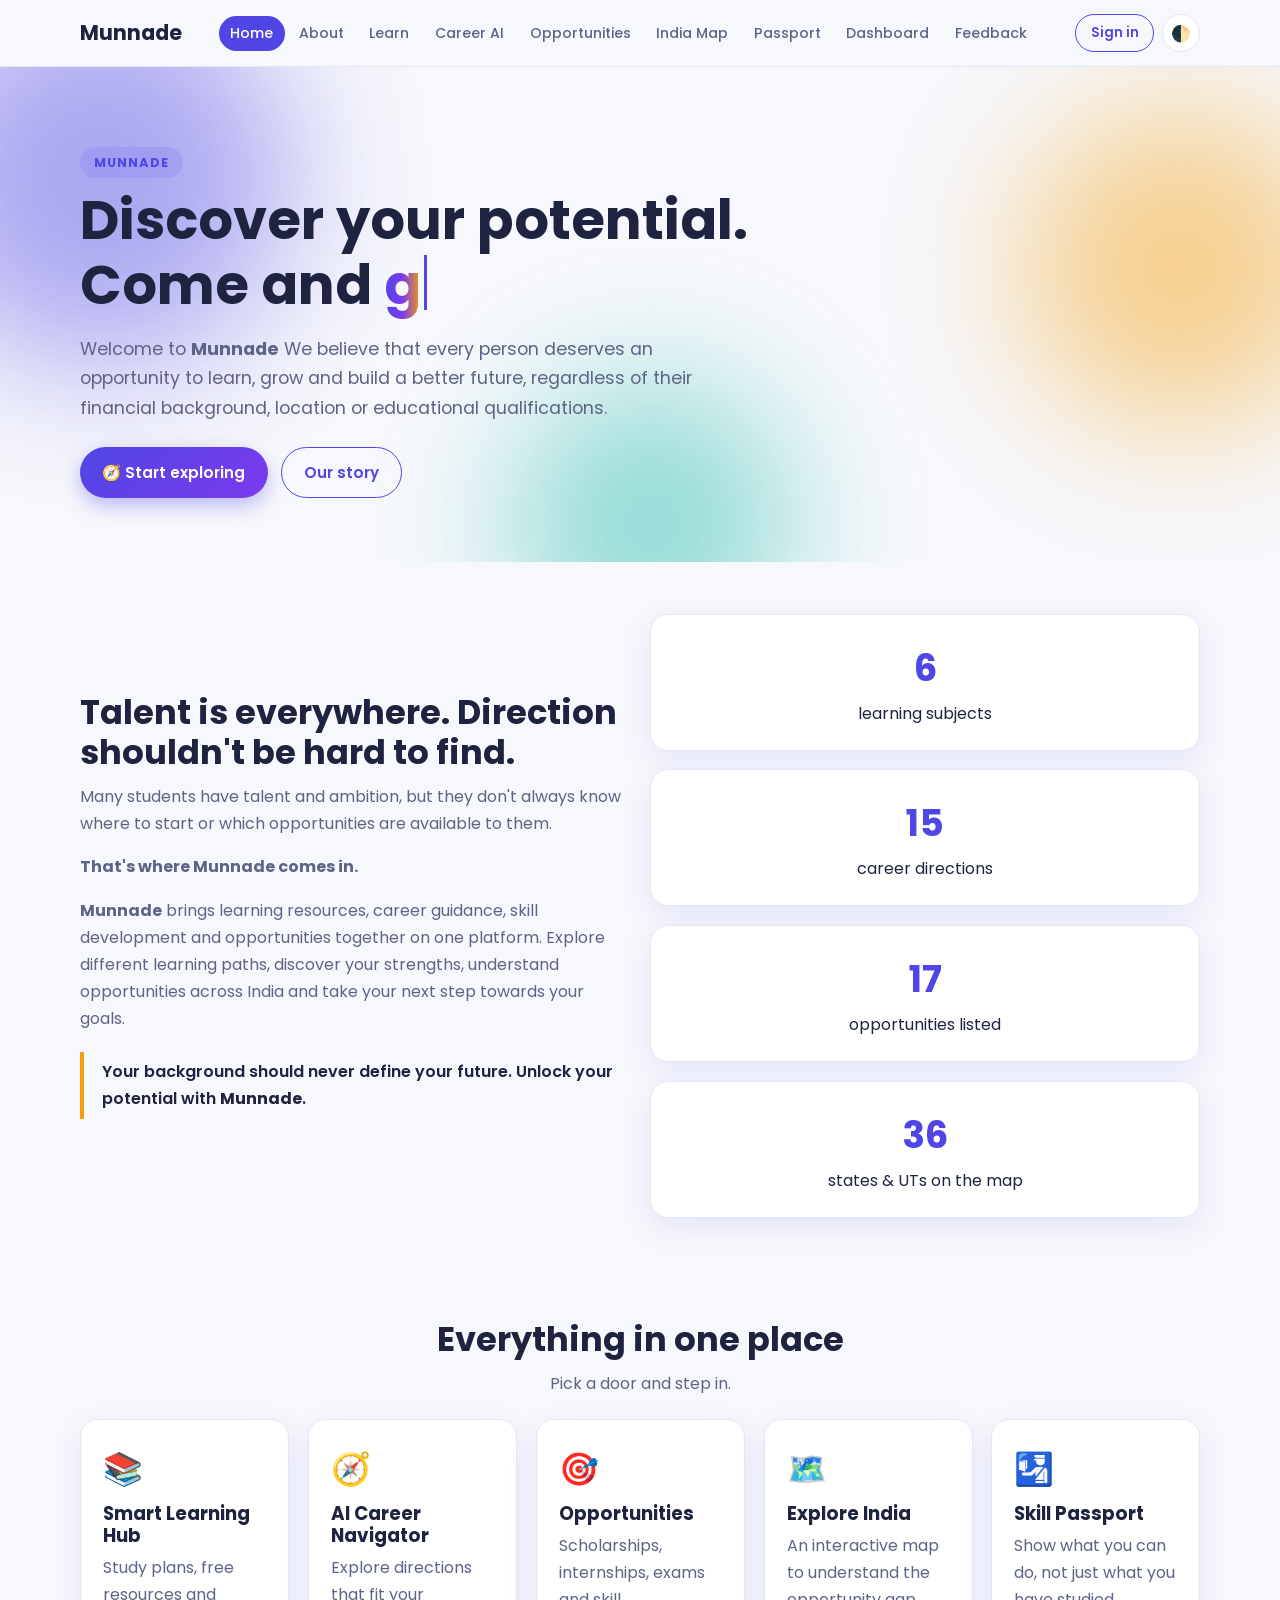
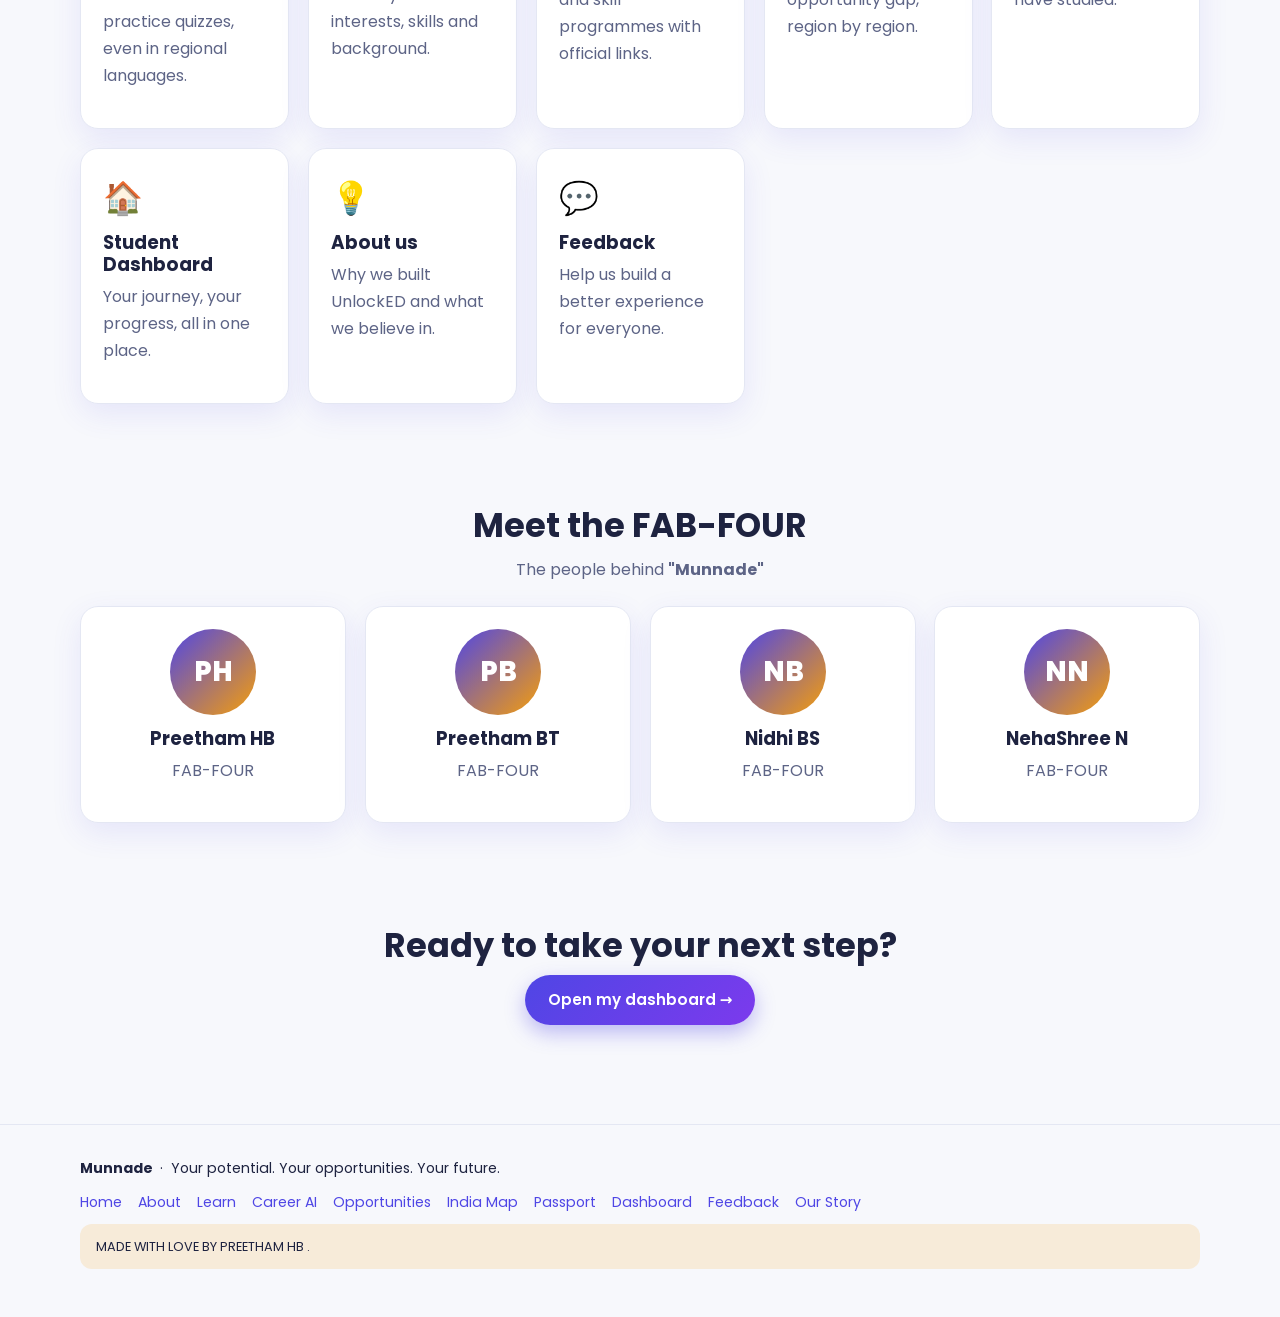
==== index.html @ aa91f98a "munnade first commit" ====
<!DOCTYPE html>
<html lang="en">
<head>
  <meta charset="UTF-8">
  <meta name="viewport" content="width=device-width, initial-scale=1">
  <title><strong>Munnade</strong></title>
  <meta name="description" content="UnlockED brings learning, career guidance, skills and opportunities together in one place.">
  <link rel="preconnect" href="https://fonts.googleapis.com">
  <link href="https://fonts.googleapis.com/css2?family=Poppins:wght@400;500;600;700;800&display=swap" rel="stylesheet">
  <link rel="stylesheet" href="style.css">
</head>
<body data-page="home">
  <div id="site-header"></div>

  <main>
    <!-- HERO -->
    <section class="hero">
      <span class="blob b1"></span><span class="blob b2"></span><span class="blob b3"></span>
      <div class="container">
        <span class="eyebrow"><strong>Munnade</strong></span>
        <h1>Discover your potential.<br>Come and <span class="grad" id="typed">unlock.</span><span class="cursor"></span></h1>
        <p class="lead">Welcome to <strong>Munnade</strong> We believe that every person deserves an opportunity to learn, grow and build a better future, regardless of their financial background, location or educational qualifications.</p>
        <div class="hero-actions">
          <a class="btn btn-primary" href="career-navigator.html">🧭 Start exploring</a>
          <a class="btn btn-ghost" href="about.html">Our story</a>
        </div>
      </div>
    </section>

    <!-- WELCOME -->
    <section class="section">
      <div class="container grid grid-2" style="align-items:center">
        <div class="reveal">
          <h2>Talent is everywhere. Direction shouldn't be hard to find.</h2>
          <p>Many students have talent and ambition, but they don't always know where to start or which opportunities are available to them.</p>
          <p><strong>That's where <strong>Munnade</strong> comes in.</strong></p>
          <p><strong>Munnade</strong> brings learning resources, career guidance, skill development and opportunities together on one platform. Explore different learning paths, discover your strengths, understand opportunities across India and take your next step towards your goals.</p>
          <p class="quote">Your background should never define your future. Unlock your potential with <strong>Munnade</strong>.</p>
        </div>
        <div class="grid grid-2 reveal">
          <div class="card stat tilt"><b class="count" data-key="subjects">0</b>learning subjects</div>
          <div class="card stat tilt"><b class="count" data-key="careers">0</b>career directions</div>
          <div class="card stat tilt"><b class="count" data-key="opps">0</b>opportunities listed</div>
          <div class="card stat tilt"><b class="count" data-key="regions">0</b>states &amp; UTs on the map</div>
        </div>
      </div>
    </section>

    <!-- EXPLORE -->
    <section class="section">
      <div class="container">
        <h2 class="center reveal">Everything in one place</h2>
        <p class="center reveal">Pick a door and step in.</p>
        <div class="grid grid-4" style="margin-top:1.4rem">
          <a class="card tilt reveal" href="learning-hub.html"><span class="icon">📚</span><h3>Smart Learning Hub</h3><p>Study plans, free resources and practice quizzes, even in regional languages.</p></a>
          <a class="card tilt reveal" href="career-navigator.html"><span class="icon">🧭</span><h3>AI Career Navigator</h3><p>Explore directions that fit your interests, skills and background.</p></a>
          <a class="card tilt reveal" href="opportunities.html"><span class="icon">🎯</span><h3>Opportunities</h3><p>Scholarships, internships, exams and skill programmes with official links.</p></a>
          <a class="card tilt reveal" href="india-map.html"><span class="icon">🗺️</span><h3>Explore India</h3><p>An interactive map to understand the opportunity gap, region by region.</p></a>
          <a class="card tilt reveal" href="skill-passport.html"><span class="icon">🛂</span><h3>Skill Passport</h3><p>Show what you can do, not just what you have studied.</p></a>
          <a class="card tilt reveal" href="dashboard.html"><span class="icon">🏠</span><h3>Student Dashboard</h3><p>Your journey, your progress, all in one place.</p></a>
          <a class="card tilt reveal" href="about.html"><span class="icon">💡</span><h3>About us</h3><p>Why we built UnlockED and what we believe in.</p></a>
          <a class="card tilt reveal" href="feedback.html"><span class="icon">💬</span><h3>Feedback</h3><p>Help us build a better experience for everyone.</p></a>
        </div>
      </div>
    </section>

    <!-- TEAM -->
    <section class="section">
      <div class="container">
        <h2 class="center reveal">Meet the FAB-FOUR </h2>
        <p class="center reveal">The people behind <strong>"Munnade"</strong></p>
        <div class="grid grid-4" id="team-mount" style="margin-top:1.4rem"></div>
      </div>
    </section>

    <section class="section center">
      <div class="container reveal">
        <h2>Ready to take your next step?</h2>
        <a class="btn btn-primary" href="dashboard.html">Open my dashboard →</a>
      </div>
    </section>
  </main>

  <div id="site-footer"></div>
  <script src="app.js"></script>
</body>
</html>
---- style.css ----
:root{
  --bg:#f7f8fc; --card:#ffffff; --text:#1e2340; --muted:#5d6486;
  --primary:#4f46e5; --primary2:#7c3aed; --accent:#f59e0b; --teal:#14b8a6; --rose:#ef6a5b;
  --border:#e4e7f3; --shadow:0 10px 30px rgba(79,70,229,.10); --radius:18px;
}
[data-theme="dark"]{
  --bg:#0e1124; --card:#171b36; --text:#eef0ff; --muted:#a3a9cf;
  --border:#2a3060; --shadow:0 10px 30px rgba(0,0,0,.45);
}

*{box-sizing:border-box;margin:0;padding:0}
html{scroll-behavior:smooth}
body{
  font-family:'Poppins',system-ui,-apple-system,'Segoe UI',Roboto,sans-serif;
  background:var(--bg);color:var(--text);line-height:1.7;overflow-x:hidden;
  animation:pageIn .5s ease both;transition:background .3s,color .3s;
}
body.leaving{animation:pageOut .25s ease forwards}
@keyframes pageIn{from{opacity:0;transform:translateY(14px)}to{opacity:1;transform:none}}
@keyframes pageOut{to{opacity:0;transform:translateY(-8px)}}

a{color:var(--primary);text-decoration:none}
img{max-width:100%}
h1,h2,h3{line-height:1.2;font-weight:700}
h1{font-size:clamp(2rem,5vw,3.4rem)}
h2{font-size:clamp(1.5rem,3vw,2.1rem);margin-bottom:.6rem}
h3{font-size:1.15rem;margin-bottom:.4rem}
p{margin-bottom:1rem;color:var(--muted)}
.container{width:min(1120px,92%);margin:0 auto}
.section{padding:3.2rem 0}
.center{text-align:center}
.grad{background:linear-gradient(90deg,var(--primary),var(--primary2),var(--accent));-webkit-background-clip:text;background-clip:text;color:transparent}

/* ---------- Header ---------- */
.site-header{position:sticky;top:0;z-index:50;background:color-mix(in srgb,var(--bg) 82%,transparent);backdrop-filter:blur(12px);border-bottom:1px solid var(--border)}
.nav{display:flex;align-items:center;justify-content:space-between;gap:1rem;height:66px}
.logo{font-weight:800;font-size:1.3rem;color:var(--text);display:flex;align-items:center;gap:.4rem}
.logo span{color:var(--primary)}
.nav-links{display:flex;gap:.2rem;list-style:none;align-items:center}
.nav-links a{color:var(--muted);font-size:.88rem;font-weight:500;padding:.45rem .7rem;border-radius:999px;transition:.2s}
.nav-links a:hover{color:var(--primary);background:color-mix(in srgb,var(--primary) 10%,transparent)}
.nav-links a.active{color:#fff;background:var(--primary)}
.nav-tools{display:flex;gap:.5rem;align-items:center}
.icon-btn{border:1px solid var(--border);background:var(--card);color:var(--text);width:38px;height:38px;border-radius:50%;cursor:pointer;font-size:1rem;transition:.2s}
.icon-btn:hover{transform:rotate(15deg) scale(1.08)}
.burger{display:none}

/* ---------- Buttons ---------- */
.btn{position:relative;overflow:hidden;display:inline-flex;align-items:center;gap:.5rem;border:0;cursor:pointer;font:inherit;font-weight:600;font-size:.95rem;padding:.75rem 1.4rem;border-radius:999px;transition:transform .2s,box-shadow .2s}
.btn:hover{transform:translateY(-2px)}
.btn-primary{background:linear-gradient(135deg,var(--primary),var(--primary2));color:#fff;box-shadow:0 8px 20px rgba(79,70,229,.35)}
.btn-ghost{background:transparent;border:1.5px solid var(--primary);color:var(--primary)}
.btn-small{padding:.4rem .9rem;font-size:.82rem}
.btn-danger{background:transparent;border:1px solid var(--rose);color:var(--rose)}
.ripple{position:absolute;border-radius:50%;background:rgba(255,255,255,.55);transform:scale(0);animation:ripple .6s linear;pointer-events:none}
@keyframes ripple{to{transform:scale(4);opacity:0}}

/* ---------- Hero ---------- */
.hero{position:relative;padding:5rem 0 4rem;overflow:hidden}
.hero h1{margin:.6rem 0 1rem}
.hero .lead,.page-hero .lead{font-size:1.1rem;max-width:640px}
.blob{position:absolute;border-radius:50%;filter:blur(70px);opacity:.45;z-index:-1;animation:floaty 12s ease-in-out infinite}
.blob.b1{width:380px;height:380px;background:var(--primary);top:-80px;left:-90px}
.blob.b2{width:320px;height:320px;background:var(--accent);right:-60px;top:40px;animation-delay:-4s}
.blob.b3{width:280px;height:280px;background:var(--teal);bottom:-100px;left:40%;animation-delay:-8s}
@keyframes floaty{0%,100%{transform:translate(0,0) scale(1)}33%{transform:translate(40px,-30px) scale(1.1)}66%{transform:translate(-30px,30px) scale(.95)}}
.eyebrow{display:inline-block;font-size:.8rem;font-weight:600;letter-spacing:.08em;text-transform:uppercase;color:var(--primary);background:color-mix(in srgb,var(--primary) 12%,transparent);padding:.3rem .9rem;border-radius:999px}
.cursor{display:inline-block;width:3px;height:1em;background:var(--primary);margin-left:3px;vertical-align:-.1em;animation:blink 1s steps(2) infinite}
@keyframes blink{50%{opacity:0}}
.hero-actions{display:flex;gap:.8rem;flex-wrap:wrap;margin-top:1.4rem}
.page-hero{position:relative;padding:3.6rem 0 2rem;overflow:hidden}
.page-hero h1{margin:.7rem 0 .8rem}
.tagline{font-size:1.2rem;font-weight:600;color:var(--text);margin-top:.5rem}

/* ---------- Cards / grids ---------- */
.grid{display:grid;gap:1.2rem}
.grid-2{grid-template-columns:repeat(auto-fit,minmax(300px,1fr))}
.grid-3{grid-template-columns:repeat(auto-fit,minmax(250px,1fr))}
.grid-4{grid-template-columns:repeat(auto-fit,minmax(200px,1fr))}
.card{background:var(--card);border:1px solid var(--border);border-radius:var(--radius);padding:1.4rem;box-shadow:var(--shadow);transition:box-shadow .25s,transform .25s}
.card .icon{font-size:2rem;display:block;margin-bottom:.4rem}
a.card{color:inherit;display:block}
a.card:hover{box-shadow:0 16px 40px rgba(79,70,229,.22)}
.tilt{transform-style:preserve-3d;will-change:transform}
.stat{text-align:center}
.stat b{display:block;font-size:2.3rem;color:var(--primary)}
.quote{border-left:4px solid var(--accent);padding:.4rem 1.1rem;font-weight:600;color:var(--text);margin:1.2rem 0}

/* ---------- Scroll reveal ---------- */
.reveal{opacity:0;transform:translateY(30px);transition:opacity .7s ease,transform .7s ease;transition-delay:var(--d,0s)}
.reveal.visible{opacity:1;transform:none}

/* ---------- Forms ---------- */
.field{display:flex;flex-direction:column;gap:.3rem;margin-bottom:1rem}
.field label{font-weight:600;font-size:.88rem}
input,select,textarea{font:inherit;color:var(--text);background:var(--bg);border:1.5px solid var(--border);border-radius:12px;padding:.65rem .9rem;width:100%;transition:border .2s,box-shadow .2s}
input:focus,select:focus,textarea:focus{outline:none;border-color:var(--primary);box-shadow:0 0 0 4px color-mix(in srgb,var(--primary) 18%,transparent)}
textarea{min-height:110px;resize:vertical}
.row{display:flex;gap:1rem;flex-wrap:wrap}
.row>*{flex:1;min-width:150px}
.chips{display:flex;flex-wrap:wrap;gap:.5rem}
.chip{border:1.5px solid var(--border);background:var(--bg);color:var(--text);font:inherit;font-size:.88rem;padding:.4rem .9rem;border-radius:999px;cursor:pointer;transition:.2s}
.chip:hover{border-color:var(--primary)}
.chip.active{background:var(--primary);border-color:var(--primary);color:#fff;transform:scale(1.04)}
.tag{display:inline-block;font-size:.72rem;font-weight:600;padding:.15rem .65rem;border-radius:999px;background:color-mix(in srgb,var(--teal) 18%,transparent);color:var(--teal);margin-right:.3rem}
.tag.alt{background:color-mix(in srgb,var(--accent) 20%,transparent);color:#c27a00}
.error{color:var(--rose);font-size:.85rem;min-height:1.1em}

/* ---------- Progress ---------- */
.progress{height:10px;background:var(--border);border-radius:99px;overflow:hidden}
.progress .bar{height:100%;width:0;background:linear-gradient(90deg,var(--teal),var(--primary));border-radius:99px;transition:width 1s cubic-bezier(.2,.8,.2,1)}

/* ---------- Tabs & lists ---------- */
.tabs{display:flex;gap:.4rem;flex-wrap:wrap;margin-bottom:1rem}
.tab{border:0;background:var(--card);color:var(--muted);font:inherit;font-weight:600;padding:.55rem 1.1rem;border-radius:999px;cursor:pointer;border:1px solid var(--border)}
.tab.active{background:var(--primary);color:#fff}
.list-item{display:flex;justify-content:space-between;gap:1rem;align-items:center;padding:.8rem 0;border-bottom:1px dashed var(--border)}
.list-item:last-child{border:0}
.list-item p{margin:0;font-size:.88rem}
.empty{text-align:center;padding:2rem 1rem;color:var(--muted)}
.empty .icon{font-size:2.4rem;display:block}
.hidden{display:none!important}
.fade-in{animation:pageIn .45s ease both}

/* ---------- Learning hub ---------- */
.subject-card{cursor:pointer;text-align:left;font:inherit;color:inherit;transition:.25s}
.subject-card.active{border-color:var(--primary);box-shadow:0 0 0 3px color-mix(in srgb,var(--primary) 30%,transparent)}
.quiz-opt{display:block;width:100%;text-align:left;font:inherit;color:var(--text);background:var(--bg);border:1.5px solid var(--border);border-radius:12px;padding:.7rem 1rem;margin-bottom:.6rem;cursor:pointer;transition:.2s}
.quiz-opt:hover:not(:disabled){border-color:var(--primary);transform:translateX(4px)}
.quiz-opt.correct{background:color-mix(in srgb,var(--teal) 22%,transparent);border-color:var(--teal)}
.quiz-opt.wrong{background:color-mix(in srgb,var(--rose) 20%,transparent);border-color:var(--rose);animation:shake .4s}
@keyframes shake{25%{transform:translateX(-6px)}75%{transform:translateX(6px)}}
.week{display:flex;gap:.8rem;align-items:flex-start;padding:.9rem 0;border-bottom:1px dashed var(--border)}
.week input{width:20px;height:20px;margin-top:.3rem;accent-color:var(--primary)}
.week.done b{text-decoration:line-through;opacity:.55}

/* ---------- Career results ---------- */
.match{display:flex;align-items:center;gap:1rem}
.ring{--p:0;width:70px;height:70px;border-radius:50%;flex:none;display:grid;place-items:center;font-weight:700;background:conic-gradient(var(--primary) calc(var(--p)*1%),var(--border) 0);position:relative;transition:--p 1s}
.ring::after{content:attr(data-label);position:absolute;inset:7px;background:var(--card);border-radius:50%;display:grid;place-items:center;font-size:.9rem}
.thinking{display:flex;gap:.4rem;justify-content:center;padding:2rem}
.thinking i{width:12px;height:12px;border-radius:50%;background:var(--primary);animation:bounce 1s infinite ease-in-out}
.thinking i:nth-child(2){animation-delay:.15s}.thinking i:nth-child(3){animation-delay:.3s}
@keyframes bounce{0%,80%,100%{transform:scale(.5);opacity:.4}40%{transform:scale(1.2);opacity:1}}
details summary{cursor:pointer;font-weight:600;color:var(--primary);margin:.6rem 0}
details ul,details ol{padding-left:1.2rem;color:var(--muted);font-size:.92rem}

/* ---------- India tile map ---------- */
.map-layout{display:grid;grid-template-columns:minmax(0,1.5fr) minmax(280px,1fr);gap:1.4rem}
.map-grid{display:grid;grid-template-columns:repeat(10,1fr);gap:6px}
.tile{aspect-ratio:1;border:0;border-radius:12px;background:var(--tc,#888);color:#fff;font:inherit;font-weight:700;font-size:clamp(.6rem,1.4vw,.85rem);cursor:pointer;transition:transform .2s,box-shadow .2s,filter .2s;animation:pop .5s backwards}
.tile:hover{transform:scale(1.15);z-index:2;box-shadow:0 8px 20px rgba(0,0,0,.3)}
.tile.selected{outline:3px solid var(--text);outline-offset:2px;transform:scale(1.1)}
@keyframes pop{from{transform:scale(0);opacity:0}}
.legend{display:flex;gap:1rem;flex-wrap:wrap;font-size:.8rem;margin-top:1rem;color:var(--muted)}
.legend i{display:inline-block;width:12px;height:12px;border-radius:4px;margin-right:.35rem;vertical-align:-1px}

/* ---------- Stars ---------- */
.stars{display:flex;gap:.2rem}
.star{background:none;border:0;font-size:2rem;cursor:pointer;color:var(--border);transition:.15s}
.star.on{color:var(--accent);transform:scale(1.15)}

/* ---------- Passport ---------- */
.passport{background:linear-gradient(135deg,var(--primary),var(--primary2));color:#fff;border-radius:var(--radius);padding:1.6rem;box-shadow:var(--shadow);position:relative;overflow:hidden}
.passport::after{content:"🌍";position:absolute;right:-10px;bottom:-30px;font-size:8rem;opacity:.12}
.passport p{color:rgba(255,255,255,.85)}
.passport .pill{display:inline-block;background:rgba(255,255,255,.18);border-radius:999px;padding:.2rem .8rem;margin:.2rem .3rem .2rem 0;font-size:.85rem}

/* ---------- Team ---------- */
.avatar{width:86px;height:86px;border-radius:50%;display:grid;place-items:center;margin:0 auto .8rem;font-size:1.7rem;font-weight:800;color:#fff;background:linear-gradient(135deg,var(--primary),var(--accent));transition:transform .4s}
.team-card:hover .avatar{transform:rotate(360deg) scale(1.1)}
.team-card.placeholder{border-style:dashed;box-shadow:none;opacity:.8}

/* ---------- Toast / modal / confetti ---------- */
.toast{position:fixed;left:50%;bottom:28px;transform:translate(-50%,120px);background:var(--text);color:var(--bg);padding:.75rem 1.4rem;border-radius:999px;font-weight:600;font-size:.9rem;z-index:200;transition:transform .4s cubic-bezier(.2,1.2,.4,1)}
.toast.show{transform:translate(-50%,0)}
.modal-backdrop{position:fixed;inset:0;background:rgba(10,12,30,.6);display:grid;place-items:center;z-index:150;opacity:0;pointer-events:none;transition:opacity .25s}
.modal-backdrop.open{opacity:1;pointer-events:auto}
.modal{background:var(--card);border-radius:var(--radius);padding:1.8rem;width:min(420px,92%);transform:scale(.9);transition:transform .25s}
.modal-backdrop.open .modal{transform:scale(1)}
.confetti-piece{position:fixed;top:-20px;width:10px;height:14px;z-index:300;animation:fall linear forwards;pointer-events:none}
@keyframes fall{to{transform:translateY(105vh) rotate(720deg);opacity:.8}}

/* ---------- Footer ---------- */
.site-footer{margin-top:3rem;border-top:1px solid var(--border);padding:2rem 0;font-size:.88rem}
.site-footer .links{display:flex;gap:1rem;flex-wrap:wrap;margin:.6rem 0}
.disclaimer{font-size:.8rem;background:color-mix(in srgb,var(--accent) 14%,transparent);border-radius:12px;padding:.7rem 1rem;color:var(--text)}

/* ---------- Responsive ---------- */
@media(max-width:980px){
  .burger{display:grid}
  .nav-links{position:absolute;top:66px;left:0;right:0;flex-direction:column;background:var(--bg);padding:1rem;border-bottom:1px solid var(--border);display:none}
  .nav-links.open{display:flex;animation:pageIn .3s}
  .map-layout{grid-template-columns:1fr}
}

/* ---------- Printing (Skill Passport) ---------- */
@media print{
  .site-header,.site-footer,.no-print,.blob{display:none!important}
  body{background:#fff}
}
@media(prefers-reduced-motion:reduce){*{animation:none!important;transition:none!important}.reveal{opacity:1;transform:none}}
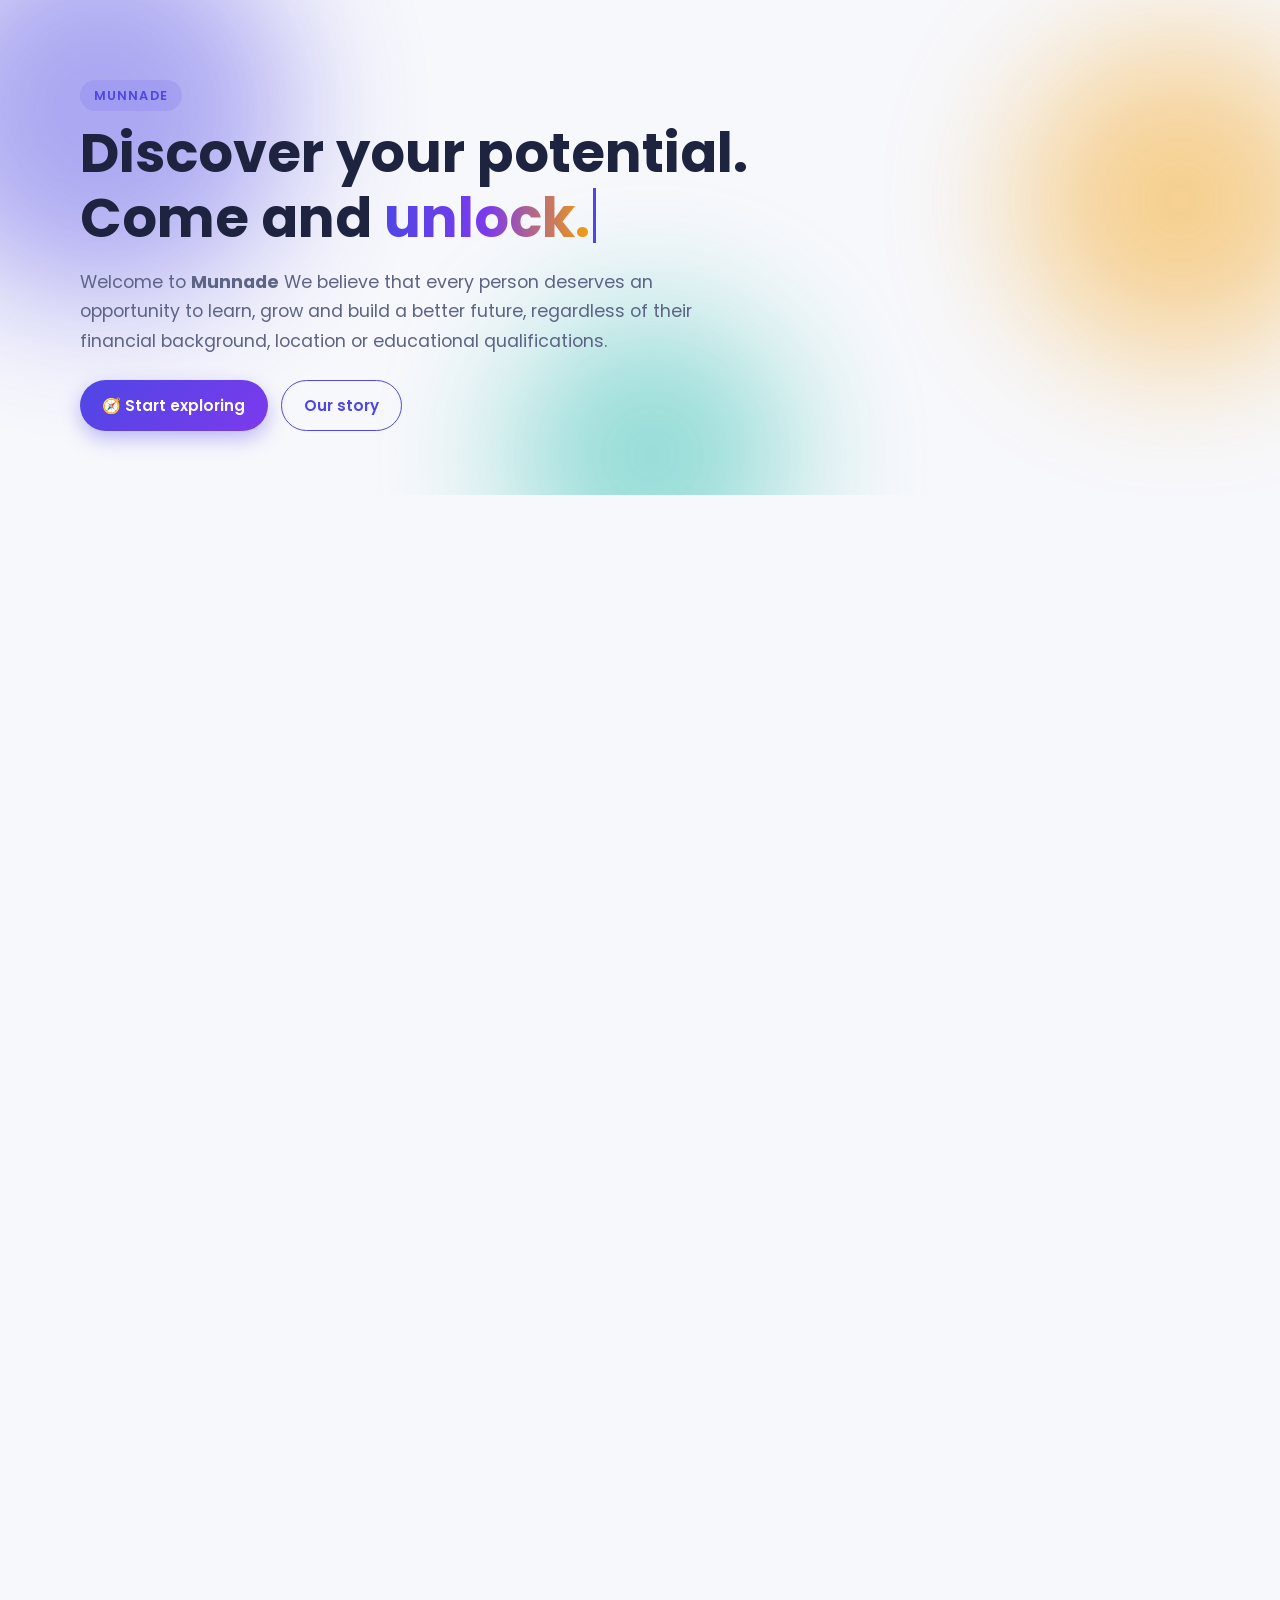
==== commit 3a090484: "Update eyebrow text to uppercase for consistency" ====
--- a/index.html
+++ b/index.html
@@ -17,7 +17,7 @@
     <section class="hero">
       <span class="blob b1"></span><span class="blob b2"></span><span class="blob b3"></span>
       <div class="container">
-        <span class="eyebrow"><strong>Munnade</strong></span>
+        <span class="eyebrow">MUNNADE</span>
         <h1>Discover your potential.<br>Come and <span class="grad" id="typed">unlock.</span><span class="cursor"></span></h1>
         <p class="lead">Welcome to <strong>Munnade</strong> We believe that every person deserves an opportunity to learn, grow and build a better future, regardless of their financial background, location or educational qualifications.</p>
         <div class="hero-actions">
